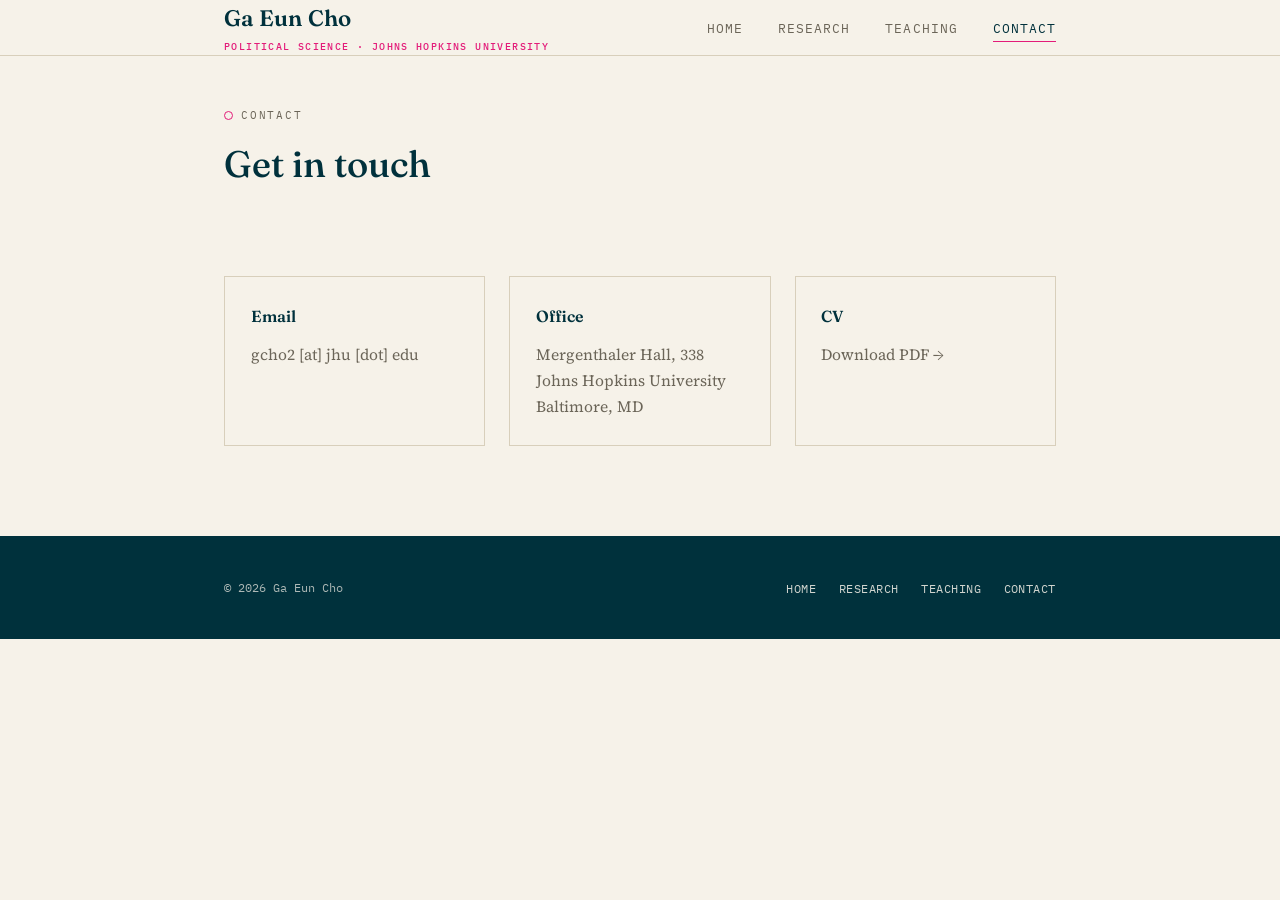
==== contact.html @ 1f324a7d "Update contact.html" ====
<!DOCTYPE html>
<html lang="en">
<head>
    <meta charset="UTF-8">
    <meta name="viewport" content="width=device-width, initial-scale=1.0">
    <title>Ga Eun Cho — Contact</title>
    <meta name="description" content="Contact information for Ga Eun Cho, PhD Candidate in Political Science at Johns Hopkins University.">
    <link rel="preconnect" href="https://fonts.googleapis.com">
    <link rel="preconnect" href="https://fonts.gstatic.com" crossorigin>
    <link href="https://fonts.googleapis.com/css2?family=Fraunces:opsz,wght@9..144,400;9..144,500;9..144,600&family=Source+Serif+4:ital,wght@0,400;0,600;1,400&family=IBM+Plex+Mono:wght@400;500&display=swap" rel="stylesheet">
    <link rel="stylesheet" href="styles.css">
</head>
<body>
    <a class="skip-link" href="#main">Skip to content</a>

    <header>
        <nav class="container">
            <a class="logo" href="index.html">Ga Eun Cho<span>Political Science · Johns Hopkins University</span></a>
            <ul class="nav-links">
                <li><a href="index.html">Home</a></li>
                <li><a href="research.html">Research</a></li>
                <li><a href="teaching.html">Teaching</a></li>
                <li><a href="contact.html" aria-current="page">Contact</a></li>
            </ul>
            <button class="mobile-menu" aria-label="Toggle navigation menu" aria-expanded="false">
                <span></span><span></span><span></span>
            </button>
        </nav>
    </header>

    <main id="main">
        <div class="page-header" style="padding-bottom: 0;">
            <div class="container">
                <p class="eyebrow">Contact</p>
                <h1>Get in touch</h1>
            </div>
        </div>

        <section>
            <div class="container">
                <div class="contact-info">
                    <div class="contact-item">
                        <h3>Email</h3>
                        <p>gcho2 [at] jhu [dot] edu</p>
                    </div>
                    <div class="contact-item">
                        <h3>Office</h3>
                        <p>Mergenthaler Hall, 338<br>Johns Hopkins University<br>Baltimore, MD</p>
                    </div>
                    <div class="contact-item">
                        <h3>CV</h3>
                        <p><a href="CV_ChoGaEun_Web_July2026-2.pdf" download>Download PDF &rarr;</a></p>
                    </div>
             <!--      <div class="contact-item">
                    <h3>Profiles</h3>
                    <!-- Placeholders — replace # with your real profile URLs -->
             <!--          <p><a href="#">Google Scholar &rarr;</a></p>
                        <p><a href="#">ORCID &rarr;</a></p>
                    </div> -->
                </div>  
            </div>
        </section>
    </main>

    <footer>
        <div class="container">
            <p>&copy; 2026 Ga Eun Cho</p>
            <ul class="footer-links">
                <li><a href="index.html">Home</a></li>
                <li><a href="research.html">Research</a></li>
                <li><a href="teaching.html">Teaching</a></li>
                <li><a href="contact.html">Contact</a></li>
            </ul>
        </div>
    </footer>

    <script src="script.js"></script>
</body>
</html>
---- styles.css ----
:root {
    --paper: #F6F2E9;
    --paper-alt: #EFE9DA;
    --ink: #17232B;
    --navy: #00313C;
    --clay: #E31C79;
    --clay-dark: #C51865;
    --muted: #6B6558;
    --line: #D8CFBB;
    --line-strong: #B9AF97;
    --max: 880px;

    --font-display: "Fraunces", "Iowan Old Style", Georgia, serif;
    --font-body: "Source Serif 4", Georgia, serif;
    --font-mono: "IBM Plex Mono", "Courier New", monospace;
}

* { margin: 0; padding: 0; box-sizing: border-box; }

html { scroll-behavior: smooth; }

body {
    font-family: var(--font-body);
    line-height: 1.65;
    color: var(--ink);
    background: var(--paper);
}

.container {
    max-width: var(--max);
    margin: 0 auto;
    padding: 0 24px;
}

a { color: inherit; }

img { max-width: 100%; display: block; }

/* -------------------- Skip link -------------------- */
.skip-link {
    position: absolute;
    left: -999px;
    top: 0;
    background: var(--navy);
    color: var(--paper);
    padding: 0.75rem 1.25rem;
    z-index: 1000;
    font-family: var(--font-mono);
    font-size: 0.85rem;
}
.skip-link:focus { left: 0; }

/* -------------------- Focus visibility -------------------- */
a:focus-visible,
button:focus-visible {
    outline: 2px solid var(--clay);
    outline-offset: 3px;
}

/* -------------------- Header / nav -------------------- */
header {
    background: var(--paper);
    border-bottom: 1px solid var(--line);
    position: sticky;
    top: 0;
    z-index: 100;
}

nav {
    display: flex;
    justify-content: space-between;
    align-items: center;
    padding: 1.1rem 0;
}

.logo {
    font-family: var(--font-display);
    font-size: 1.4rem;
    font-weight: 600;
    color: var(--navy);
    text-decoration: none;
    letter-spacing: 0.01em;
}

.logo span {
    display: block;
    font-family: var(--font-mono);
    font-size: 0.62rem;
    letter-spacing: 0.14em;
    text-transform: uppercase;
    color: var(--clay);
    font-weight: 500;
    margin-top: 2px;
}

.nav-links {
    display: flex;
    list-style: none;
    gap: 2.2rem;
    align-items: center;
}

.nav-links a {
    text-decoration: none;
    color: var(--muted);
    font-family: var(--font-mono);
    font-size: 0.8rem;
    letter-spacing: 0.08em;
    text-transform: uppercase;
    padding-bottom: 4px;
    border-bottom: 1px solid transparent;
    transition: color 0.2s ease, border-color 0.2s ease;
}

.nav-links a:hover { color: var(--clay); }

.nav-links a[aria-current="page"] {
    color: var(--navy);
    border-bottom: 1px solid var(--clay);
}

.mobile-menu {
    display: none;
    flex-direction: column;
    justify-content: center;
    gap: 5px;
    cursor: pointer;
    background: none;
    border: none;
    padding: 6px;
}

.mobile-menu span {
    display: block;
    height: 2px;
    width: 24px;
    background: var(--navy);
    transition: 0.25s;
}

.mobile-menu[aria-expanded="true"] span:nth-child(1) { transform: translateY(7px) rotate(45deg); }
.mobile-menu[aria-expanded="true"] span:nth-child(2) { opacity: 0; }
.mobile-menu[aria-expanded="true"] span:nth-child(3) { transform: translateY(-7px) rotate(-45deg); }

/* -------------------- Hero (home page) -------------------- */
.hero {
    padding: 4.5rem 0 3.5rem;
}

.hero .container {
    display: grid;
    grid-template-columns: 1.3fr 0.9fr;
    gap: 3rem;
    align-items: center;
}

.hero-eyebrow {
    font-family: var(--font-mono);
    font-size: 0.72rem;
    letter-spacing: 0.16em;
    text-transform: uppercase;
    color: var(--clay);
    margin-bottom: 1rem;
}

.hero h1 {
    font-family: var(--font-display);
    font-size: 2.9rem;
    font-weight: 500;
    color: var(--navy);
    line-height: 1.1;
    margin-bottom: 0.9rem;
}

.hero .name-native {
    font-size: 1.4rem;
    color: var(--muted);
    font-weight: 400;
}

.hero p.role {
    font-size: 1.12rem;
    color: var(--ink);
    max-width: 520px;
    margin-bottom: 0.4rem;
}

.hero p.affil {
    font-size: 0.98rem;
    color: var(--muted);
    max-width: 520px;
    margin-bottom: 1.8rem;
}

.hero-actions {
    display: flex;
    gap: 1rem;
    flex-wrap: wrap;
}

/* Passport-photo styled portrait: the design's signature element,
   a nod to the paperwork/identification themes in the research. */
.id-frame {
    position: relative;
    justify-self: end;
    width: 220px;
}

.id-photo {
    width: 220px;
    height: 260px;
    background: var(--paper-alt);
    border: 1px solid var(--ink);
    padding: 6px;
    box-shadow: 0 0 0 1px var(--paper), 0 6px 18px rgba(15,44,62,0.12);
}

.id-photo img {
    width: 100%;
    height: 100%;
    object-fit: cover;
    filter: grayscale(12%) contrast(1.02);
}

.id-caption {
    font-family: var(--font-mono);
    font-size: 0.62rem;
    letter-spacing: 0.06em;
    text-transform: uppercase;
    color: var(--muted);
    text-align: center;
    margin-top: 0.5rem;
}

/* stamp badge overlapping the photo corner */
.stamp {
    position: absolute;
    top: -18px;
    right: -22px;
    width: 76px;
    height: 76px;
    border-radius: 50%;
    border: 1.5px dashed var(--clay);
    display: flex;
    align-items: center;
    justify-content: center;
    text-align: center;
    transform: rotate(-11deg);
    background: var(--paper);
}

.stamp-inner {
    font-family: var(--font-mono);
    font-size: 0.56rem;
    line-height: 1.25;
    letter-spacing: 0.05em;
    text-transform: uppercase;
    color: var(--clay-dark);
}

/* -------------------- Perforated divider -------------------- */
.perforation {
    height: 1px;
    background-image: repeating-linear-gradient(to right, var(--line-strong) 0 6px, transparent 6px 12px);
    margin: 0;
}

/* -------------------- Sections -------------------- */
main { display: block; }

section {
    padding: 3.6rem 0;
}

section.alt { background: var(--paper-alt); }

.page-header {
    padding: 2.6rem 0 1.6rem;
}

.page-header h1 {
    font-family: var(--font-display);
    font-size: 2.3rem;
    color: var(--navy);
    font-weight: 500;
}

.page-header p {
    color: var(--muted);
    margin-top: 0.5rem;
    max-width: 640px;
}

.eyebrow {
    font-family: var(--font-mono);
    font-size: 0.7rem;
    letter-spacing: 0.16em;
    text-transform: uppercase;
    color: var(--clay);
    display: flex;
    align-items: center;
    gap: 0.5rem;
    margin-bottom: 0.6rem;
}

.eyebrow::before {
    content: "";
    display: inline-block;
    width: 7px;
    height: 7px;
    border-radius: 50%;
    border: 1.5px solid var(--clay);
}

h2 {
    font-family: var(--font-display);
    font-size: 2rem;
    font-weight: 500;
    color: var(--navy);
    margin-bottom: 1.6rem;
}

h3 {
    font-family: var(--font-display);
    color: var(--navy);
    margin-bottom: 0.8rem;
    font-size: 1.2rem;
    font-weight: 600;
}

h4.subhead {
    font-family: var(--font-mono);
    font-size: 0.78rem;
    letter-spacing: 0.1em;
    text-transform: uppercase;
    color: var(--muted);
    margin: 2.4rem 0 1rem;
    padding-bottom: 0.4rem;
    border-bottom: 1px solid var(--line);
}

.bio {
    font-size: 1.05rem;
    max-width: 720px;
}

.bio p + p { margin-top: 1.1rem; }

/* -------------------- Cards -------------------- */
.research-areas {
    display: grid;
    grid-template-columns: repeat(auto-fit, minmax(240px, 1fr));
    gap: 1.5rem;
    margin-top: 1.5rem;
}

.research-card {
    padding: 1.6rem 1.6rem 1.8rem;
    background: var(--paper);
    border: 1px solid var(--line);
    position: relative;
}

section.alt .research-card { background: var(--paper); }

.research-card h3 { font-size: 1.05rem; }

.research-card p { color: var(--muted); font-size: 0.95rem; }

.research-card p { color: var(--ink); font-size: 0.95rem; }

.course-group { margin-bottom: 1.3rem; }
.course-group:last-child { margin-bottom: 0; }

.course-label {
    font-family: var(--font-body);
    font-size: 1rem;
    font-weight: 600;
    color: var(--clay);
    display: block;
    margin-bottom: 0.5rem;
}

.course-list {
    list-style: none;
    padding-left: 0;
}

.course-list li {
    color: var(--ink);
    font-size: 0.92rem;
    padding-left: 0.9rem;
    position: relative;
    margin-bottom: 0.25rem;
}

.course-list li::before {
    content: "–";
    position: absolute;
    left: 0;
    color: var(--clay);
}

/* -------------------- Publications -------------------- */
.publication {
    padding: 1.4rem 0;
    border-bottom: 1px dashed var(--line-strong);
}

.publication:last-child { border-bottom: none; }

.pub-title {
    cursor: pointer;
    color: var(--clay-dark);
    font-family: var(--font-display);
    font-weight: 600;
    font-size: 1.05rem;
    display: flex;
    align-items: baseline;
    gap: 0.5rem;
}

.pub-title:hover { color: var(--clay); }

.pub-title .chevron {
    font-family: var(--font-mono);
    font-size: 0.75rem;
    color: var(--muted);
}

.pub-authors { color: var(--muted); margin-top: 0.35rem; }

.pub-venue {
    font-family: var(--font-mono);
    font-size: 0.82rem;
    color: var(--muted);
    margin-top: 0.35rem;
}

.abstract {
    margin-top: 1rem;
    padding: 1rem 1.2rem;
    background: var(--paper-alt);
    border-left: 2px solid var(--clay);
    font-size: 0.96rem;
}

.abstract strong {
    font-family: var(--font-mono);
    font-size: 0.72rem;
    letter-spacing: 0.08em;
    text-transform: uppercase;
    color: var(--clay-dark);
    display: block;
    margin-bottom: 0.5rem;
}

/* -------------------- Buttons -------------------- */
.btn {
    display: inline-flex;
    align-items: center;
    gap: 0.5rem;
    padding: 11px 22px;
    background: var(--navy);
    color: var(--paper);
    text-decoration: none;
    font-family: var(--font-mono);
    font-size: 0.8rem;
    letter-spacing: 0.05em;
    text-transform: uppercase;
    border: 1px solid var(--navy);
    transition: background 0.2s ease, color 0.2s ease;
}

.btn:hover { background: var(--paper); color: var(--navy); }

.btn.btn-outline {
    background: transparent;
    color: var(--navy);
}

.btn.btn-outline:hover { background: var(--navy); color: var(--paper); }

/* -------------------- Teaching -------------------- */
table.teaching-table {
    width: 100%;
    border-collapse: collapse;
    margin-top: 1rem;
    font-size: 0.92rem;
}

table.teaching-table thead tr {
    border-bottom: 1px solid var(--navy);
}

table.teaching-table th {
    text-align: left;
    padding: 0.5rem 0.4rem;
    color: var(--navy);
    font-family: var(--font-mono);
    font-size: 0.72rem;
    letter-spacing: 0.08em;
    text-transform: uppercase;
    font-weight: 500;
}

table.teaching-table td {
    padding: 0.6rem 0.4rem;
}

table.teaching-table tbody tr { border-bottom: 1px dashed var(--line-strong); }
table.teaching-table tbody tr:last-child { border-bottom: none; }

table.teaching-table td em { color: var(--muted); }

/* -------------------- Contact -------------------- */
.contact-info {
    display: grid;
    grid-template-columns: repeat(auto-fit, minmax(220px, 1fr));
    gap: 1.5rem;
    margin-top: 1.5rem;
}

.contact-item {
    padding: 1.6rem;
    background: var(--paper);
    border: 1px solid var(--line);
}

.contact-item h3 { font-size: 1rem; }

.contact-item p, .contact-item a {
    color: var(--muted);
    text-decoration: none;
    font-size: 0.98rem;
}

.contact-item a:hover { color: var(--clay); }

/* -------------------- Footer -------------------- */
footer {
    background: var(--navy);
    color: var(--paper);
    padding: 2.4rem 0;
    margin-top: 2rem;
}

footer .container {
    display: flex;
    justify-content: space-between;
    align-items: center;
    flex-wrap: wrap;
    gap: 1rem;
}

footer p {
    font-family: var(--font-mono);
    font-size: 0.78rem;
    color: rgba(246,242,233,0.7);
}

.footer-links {
    display: flex;
    gap: 1.4rem;
    list-style: none;
}

.footer-links a {
    text-decoration: none;
    color: rgba(246,242,233,0.85);
    font-family: var(--font-mono);
    font-size: 0.78rem;
    letter-spacing: 0.04em;
    text-transform: uppercase;
}

.footer-links a:hover { color: var(--clay); }

/* -------------------- Responsive -------------------- */
@media (max-width: 780px) {
    .hero .container {
        grid-template-columns: 1fr;
    }
    .id-frame { justify-self: start; }
    .hero h1 { font-size: 2.2rem; }
}

@media (max-width: 700px) {
    .nav-links {
        display: none;
        position: absolute;
        top: 100%;
        left: 0;
        right: 0;
        background: var(--paper);
        border-bottom: 1px solid var(--line);
        flex-direction: column;
        align-items: flex-start;
        padding: 1rem 24px 1.5rem;
        gap: 1.1rem;
    }

    .nav-links.open { display: flex; }

    .mobile-menu { display: flex; }

    section { padding: 2.4rem 0; }

    h2 { font-size: 1.6rem; }

    footer .container { flex-direction: column; align-items: flex-start; }
}

@media (prefers-reduced-motion: reduce) {
    * { transition: none !important; scroll-behavior: auto !important; }
}
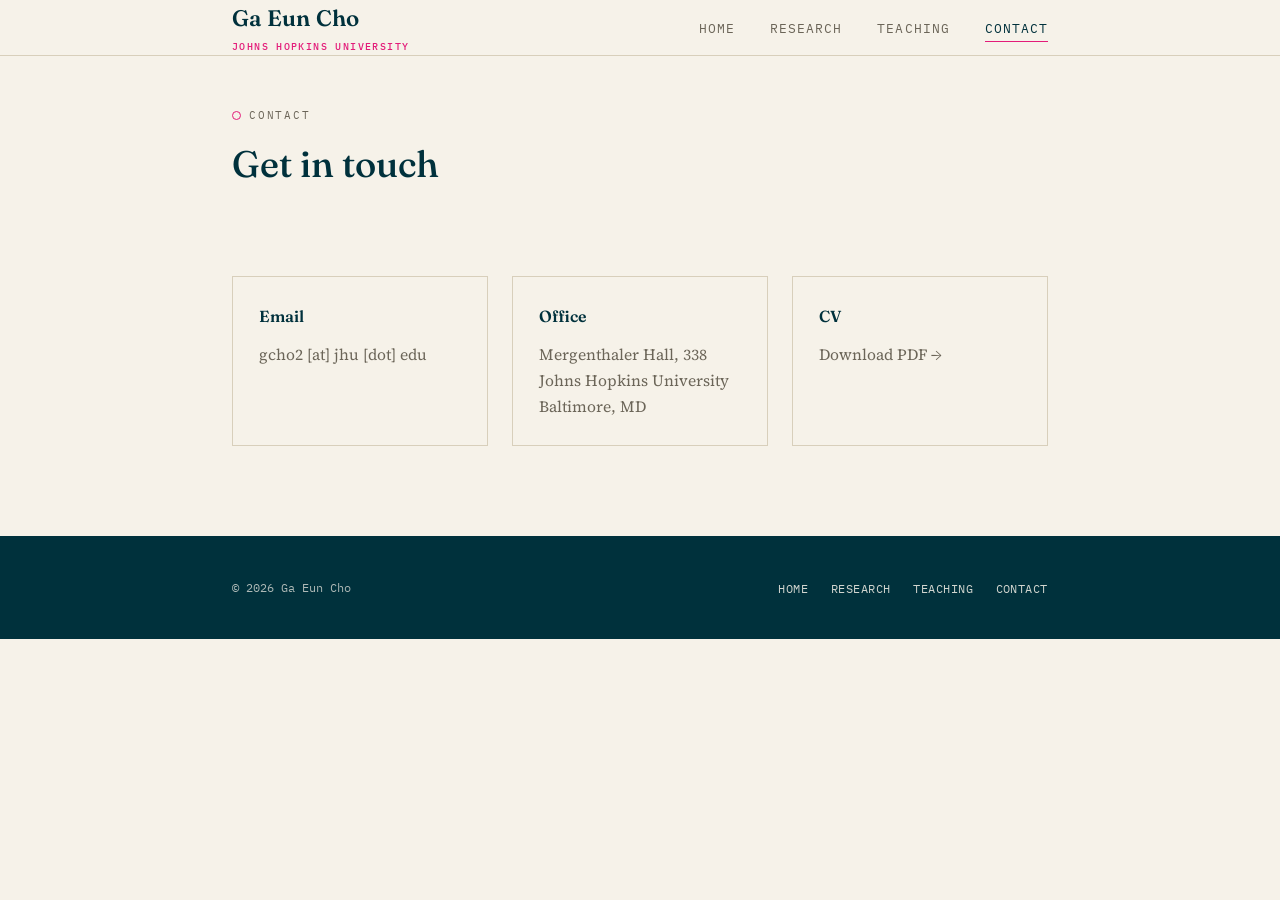
==== commit 36676c7d: "Update contact.html" ====
--- a/contact.html
+++ b/contact.html
@@ -15,7 +15,7 @@
 
     <header>
         <nav class="container">
-            <a class="logo" href="index.html">Ga Eun Cho<span>Political Science · Johns Hopkins University</span></a>
+            <a class="logo" href="index.html">Ga Eun Cho<span>Johns Hopkins University</span></a>
             <ul class="nav-links">
                 <li><a href="index.html">Home</a></li>
                 <li><a href="research.html">Research</a></li>
--- a/styles.css
+++ b/styles.css
@@ -1,3 +1,9 @@
+/* ============================================================
+   Ga Eun Cho — academic site
+   Design system: archival paper + bureaucratic stamp motif,
+   grounded in the subject matter (migration paperwork, borders,
+   diaspora documentation).
+   ============================================================ */
 
 :root {
     --paper: #F6F2E9;
@@ -30,7 +36,7 @@
 .container {
     max-width: var(--max);
     margin: 0 auto;
-    padding: 0 24px;
+    padding: 0 32px;
 }
 
 a { color: inherit; }
@@ -177,6 +183,7 @@
     font-size: 1.4rem;
     color: var(--muted);
     font-weight: 400;
+    white-space: nowrap;
 }
 
 .hero p.role {
@@ -364,22 +371,42 @@
 
 section.alt .research-card { background: var(--paper); }
 
+/* Corner brackets — a quiet nod to customs-stamp and ID-photo corner
+   marks, kept abstract rather than a literal stamp shape. */
+.research-card,
+.contact-item {
+    background-image:
+        linear-gradient(to right, var(--clay) 2px, transparent 2px),
+        linear-gradient(to bottom, var(--clay) 2px, transparent 2px),
+        linear-gradient(to left, var(--clay) 2px, transparent 2px),
+        linear-gradient(to bottom, var(--clay) 2px, transparent 2px),
+        linear-gradient(to left, var(--clay) 2px, transparent 2px),
+        linear-gradient(to top, var(--clay) 2px, transparent 2px),
+        linear-gradient(to right, var(--clay) 2px, transparent 2px),
+        linear-gradient(to top, var(--clay) 2px, transparent 2px);
+    background-repeat: no-repeat;
+    background-size: 12px 12px;
+    background-position:
+        top left, top left,
+        top right, top right,
+        bottom right, bottom right,
+        bottom left, bottom left;
+}
+
 .research-card h3 { font-size: 1.05rem; }
 
-.research-card p { color: var(--muted); font-size: 0.95rem; }
-
 .research-card p { color: var(--ink); font-size: 0.95rem; }
 
-.course-group { margin-bottom: 1.3rem; }
+.course-group { margin-bottom: 1rem; }
 .course-group:last-child { margin-bottom: 0; }
 
 .course-label {
-    font-family: var(--font-body);
-    font-size: 1rem;
+    font-family: var(--font-display);
+    font-size: 1.05rem;
     font-weight: 600;
     color: var(--clay);
     display: block;
-    margin-bottom: 0.5rem;
+    margin-bottom: 0.35rem;
 }
 
 .course-list {
@@ -390,9 +417,10 @@
 .course-list li {
     color: var(--ink);
     font-size: 0.92rem;
+    line-height: 1.4;
     padding-left: 0.9rem;
     position: relative;
-    margin-bottom: 0.25rem;
+    margin-bottom: 0.15rem;
 }
 
 .course-list li::before {
@@ -587,6 +615,10 @@
 }
 
 @media (max-width: 700px) {
+    .container { padding: 0 32px; }
+
+    .research-card { padding: 1.4rem 1.3rem 1.5rem; }
+
     .nav-links {
         display: none;
         position: absolute;
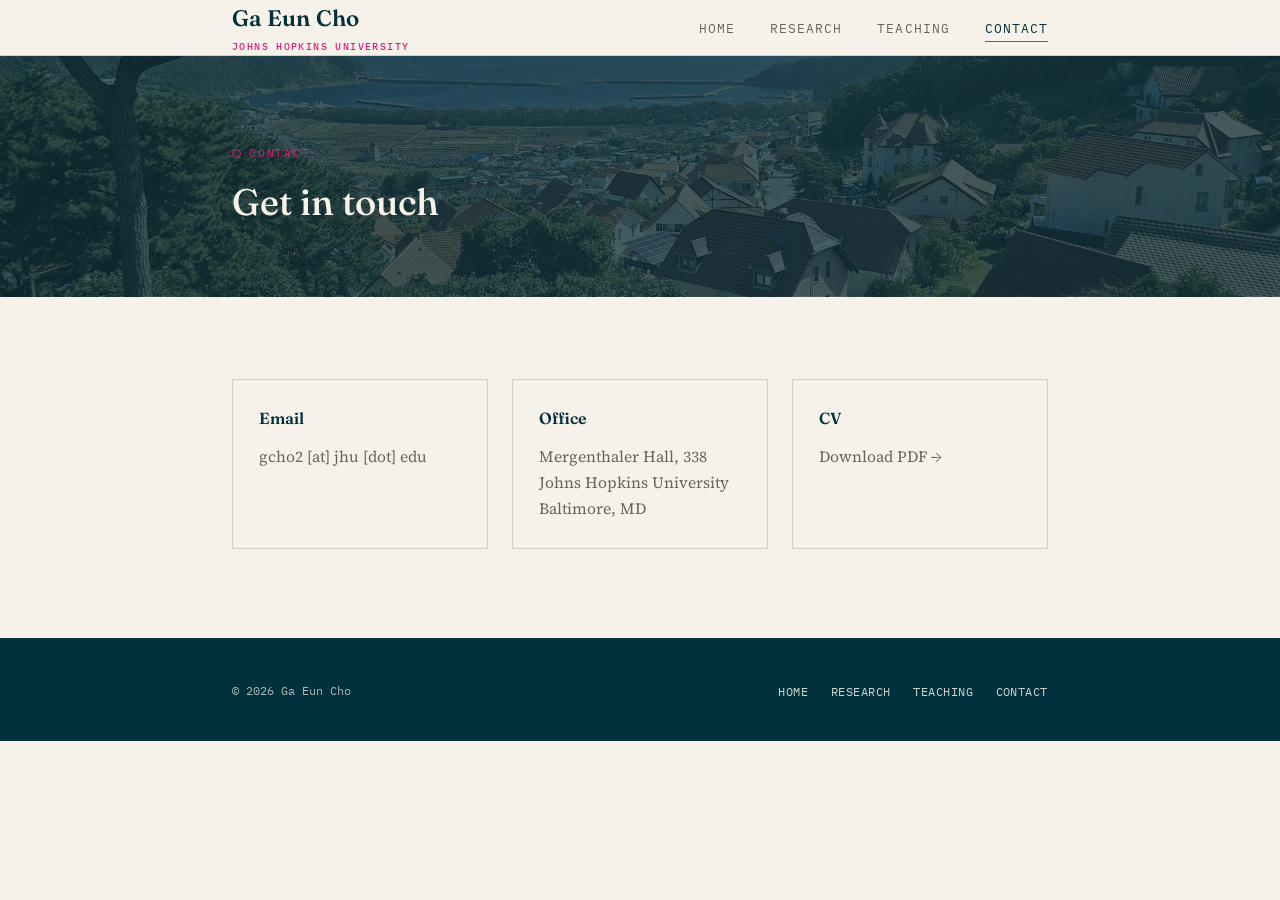
==== commit f4065ff9: "Update contact.html" ====
--- a/contact.html
+++ b/contact.html
@@ -29,7 +29,7 @@
     </header>
 
     <main id="main">
-        <div class="page-header" style="padding-bottom: 0;">
+       <div class="page-header page-header--photo" style="--header-photo: url('namhae-german-village.jpg');">
             <div class="container">
                 <p class="eyebrow">Contact</p>
                 <h1>Get in touch</h1>
--- a/styles.css
+++ b/styles.css
@@ -297,6 +297,50 @@
     color: var(--muted);
     margin-top: 0.5rem;
     max-width: 640px;
+}
+
+/* Photo-banner variant: fieldwork photos behind the page-header text,
+   used on Research, Teaching, and Contact. */
+.page-header--photo {
+    position: relative;
+    padding: 5rem 0 4rem;
+    overflow: hidden;
+}
+
+.page-header--photo::before {
+    content: "";
+    position: absolute;
+    inset: 0;
+    background-image: linear-gradient(rgba(0,49,60,0.74), rgba(0,49,60,0.74)), var(--header-photo);
+    background-size: cover;
+    background-position: center;
+    filter: grayscale(30%);
+    z-index: 0;
+}
+
+.page-header--photo .container {
+    position: relative;
+    z-index: 1;
+}
+
+.page-header--photo .eyebrow { color: var(--clay); }
+.page-header--photo .eyebrow::before { border-color: var(--clay); }
+.page-header--photo h1 { color: var(--paper); }
+.page-header--photo p { color: rgba(246,242,233,0.88); }
+
+.underline-dash {
+    text-decoration: none;
+    background-image: repeating-linear-gradient(
+        to right,
+        var(--clay) 0,
+        var(--clay) 4px,
+        transparent 4px,
+        transparent 6px
+    );
+    background-position: 0 100%;
+    background-size: 100% 2px;
+    background-repeat: repeat-x;
+    padding-bottom: 1.5px;
 }
 
 .eyebrow {
@@ -639,6 +683,8 @@
 
     section { padding: 2.4rem 0; }
 
+    .page-header--photo { padding: 3.5rem 0 2.8rem; }
+   
     h2 { font-size: 1.6rem; }
 
     footer .container { flex-direction: column; align-items: flex-start; }
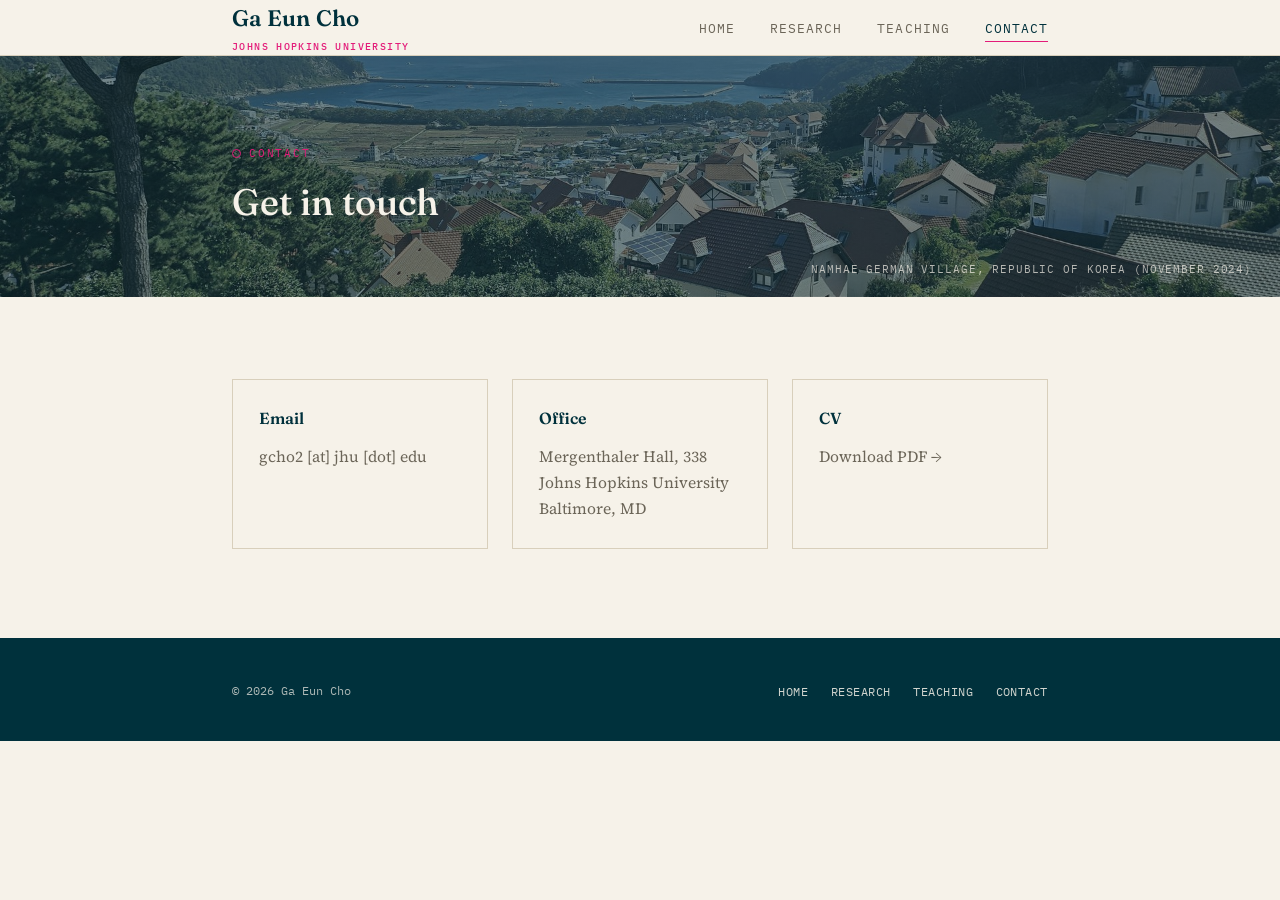
==== commit f403eac3: "Update contact.html" ====
--- a/contact.html
+++ b/contact.html
@@ -34,6 +34,7 @@
                 <p class="eyebrow">Contact</p>
                 <h1>Get in touch</h1>
             </div>
+           <span class="photo-caption">Namhae German Village, Republic of Korea (November 2024)</span>
         </div>
 
         <section>
--- a/styles.css
+++ b/styles.css
@@ -311,7 +311,7 @@
     content: "";
     position: absolute;
     inset: 0;
-    background-image: linear-gradient(rgba(0,49,60,0.74), rgba(0,49,60,0.74)), var(--header-photo);
+    background-image: linear-gradient(rgba(0,49,60,0.55), rgba(0,49,60,0.55)), var(--header-photo);
     background-size: cover;
     background-position: center;
     filter: grayscale(30%);
@@ -327,6 +327,20 @@
 .page-header--photo .eyebrow::before { border-color: var(--clay); }
 .page-header--photo h1 { color: var(--paper); }
 .page-header--photo p { color: rgba(246,242,233,0.88); }
+
+.page-header--photo .photo-caption {
+    position: absolute;
+    right: 28px;
+    bottom: 18px;
+    z-index: 1;
+    font-family: var(--font-mono);
+    font-size: 0.68rem;
+    letter-spacing: 0.08em;
+    text-transform: uppercase;
+    color: rgba(246,242,233,0.7);
+}
+
+/* end of header images, other stuff */
 
 .underline-dash {
     text-decoration: none;
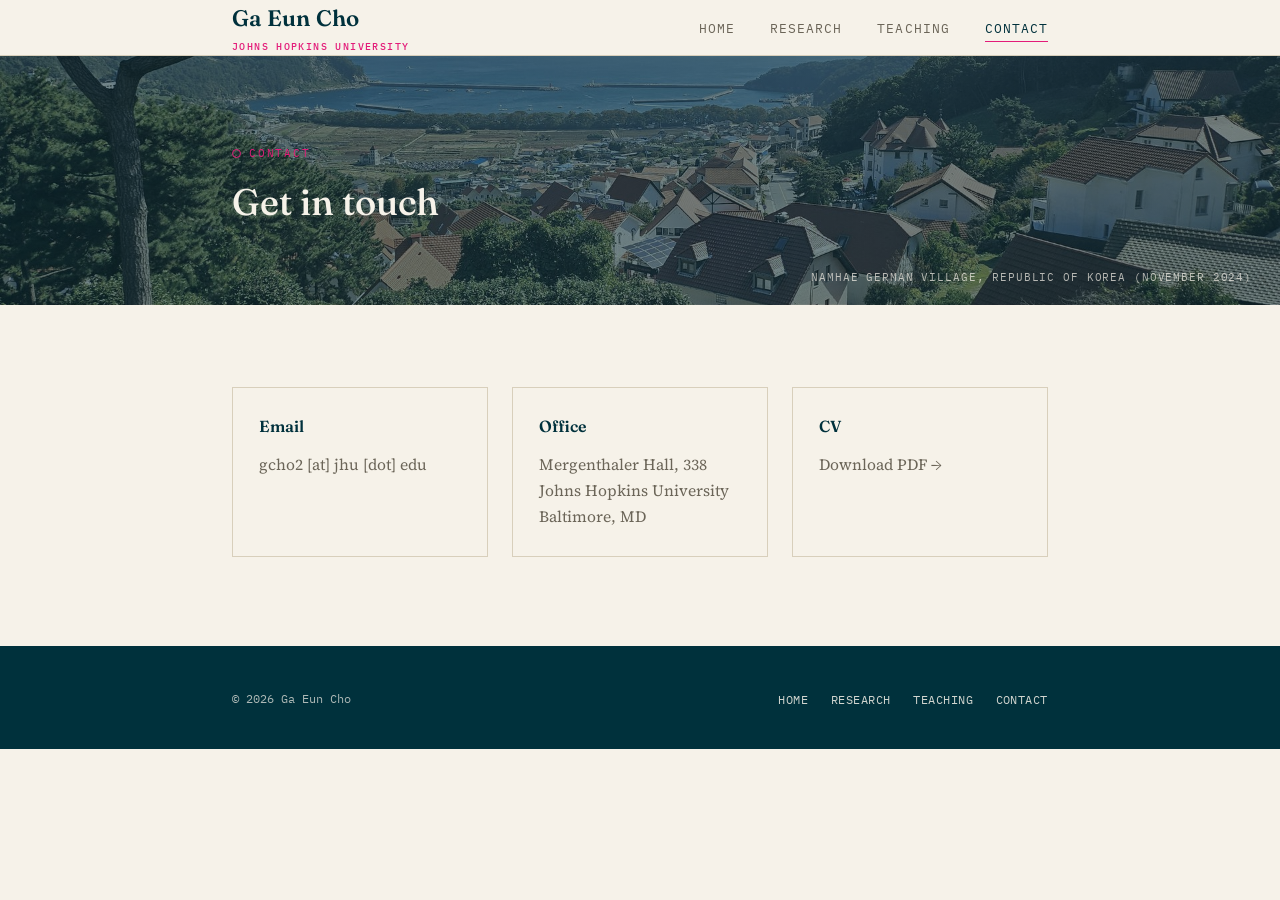
==== commit 089aed98: "Update contact.html" ====
--- a/contact.html
+++ b/contact.html
@@ -33,6 +33,7 @@
             <div class="container">
                 <p class="eyebrow">Contact</p>
                 <h1>Get in touch</h1>
+                <p>                </p>
             </div>
            <span class="photo-caption">Namhae German Village, Republic of Korea (November 2024)</span>
         </div>
